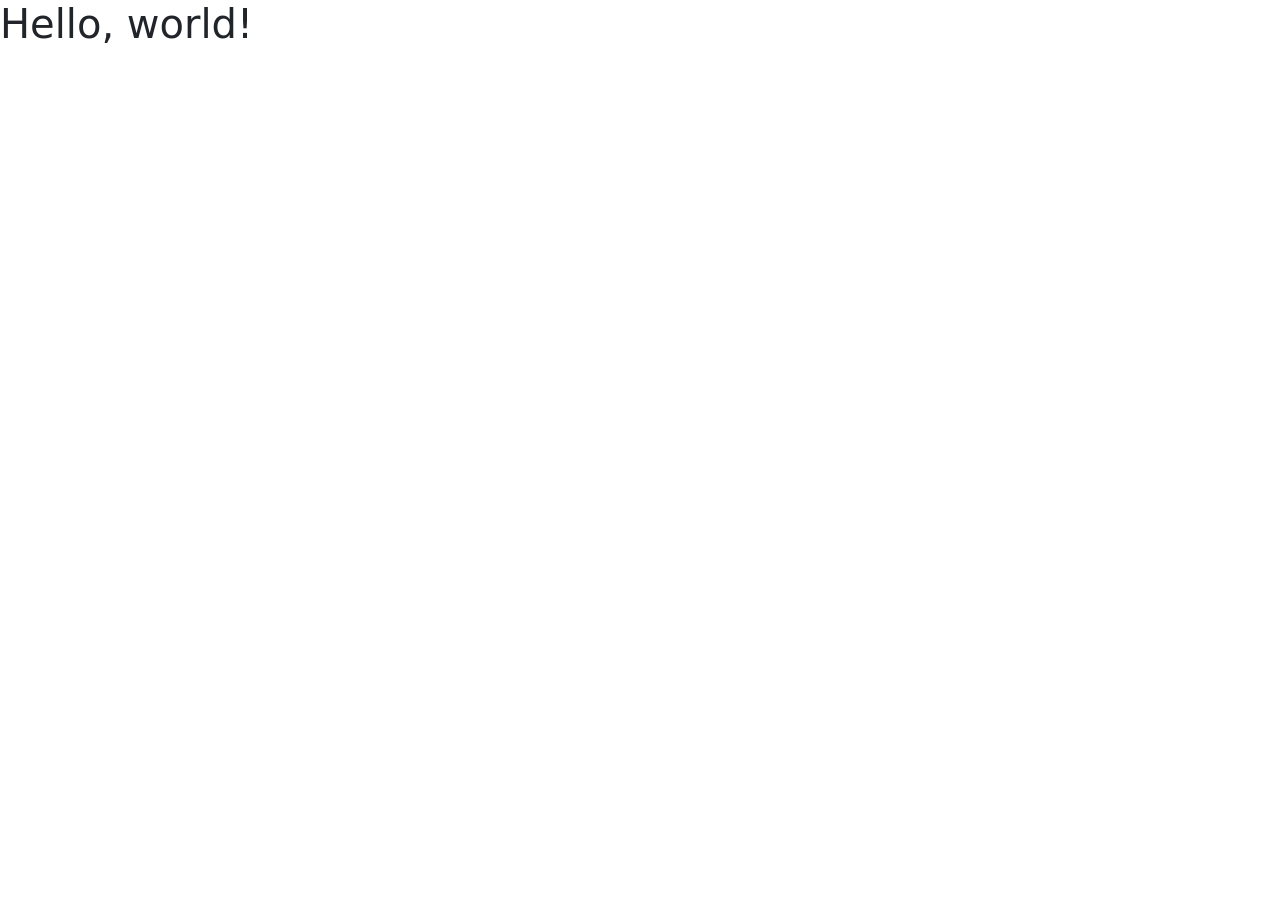
==== index.html @ 7585e63e "yes yes" ====
<!doctype html>
<html lang="en">
  <head>
    <meta charset="utf-8" />
    <meta name="viewport" content="width=device-width, initial-scale=1" />
    <title>Bootstrap demo</title>
    <link
      href="https://cdn.jsdelivr.net/npm/bootstrap@5.3.8/dist/css/bootstrap.min.css"
      rel="stylesheet"
      integrity="sha384-sRIl4kxILFvY47J16cr9ZwB07vP4J8+LH7qKQnuqkuIAvNWLzeN8tE5YBujZqJLB"
      crossorigin="anonymous"
    />
        <script
      src="https://cdn.jsdelivr.net/npm/bootstrap@5.3.8/dist/js/bootstrap.bundle.min.js"
      integrity="sha384-FKyoEForCGlyvwx9Hj09JcYn3nv7wiPVlz7YYwJrWVcXK/BmnVDxM+D2scQbITxI"
      crossorigin="anonymous"
    ></script>
  </head>
  <body>
    <h1>Hello, world!</h1>

  </body>
</html>
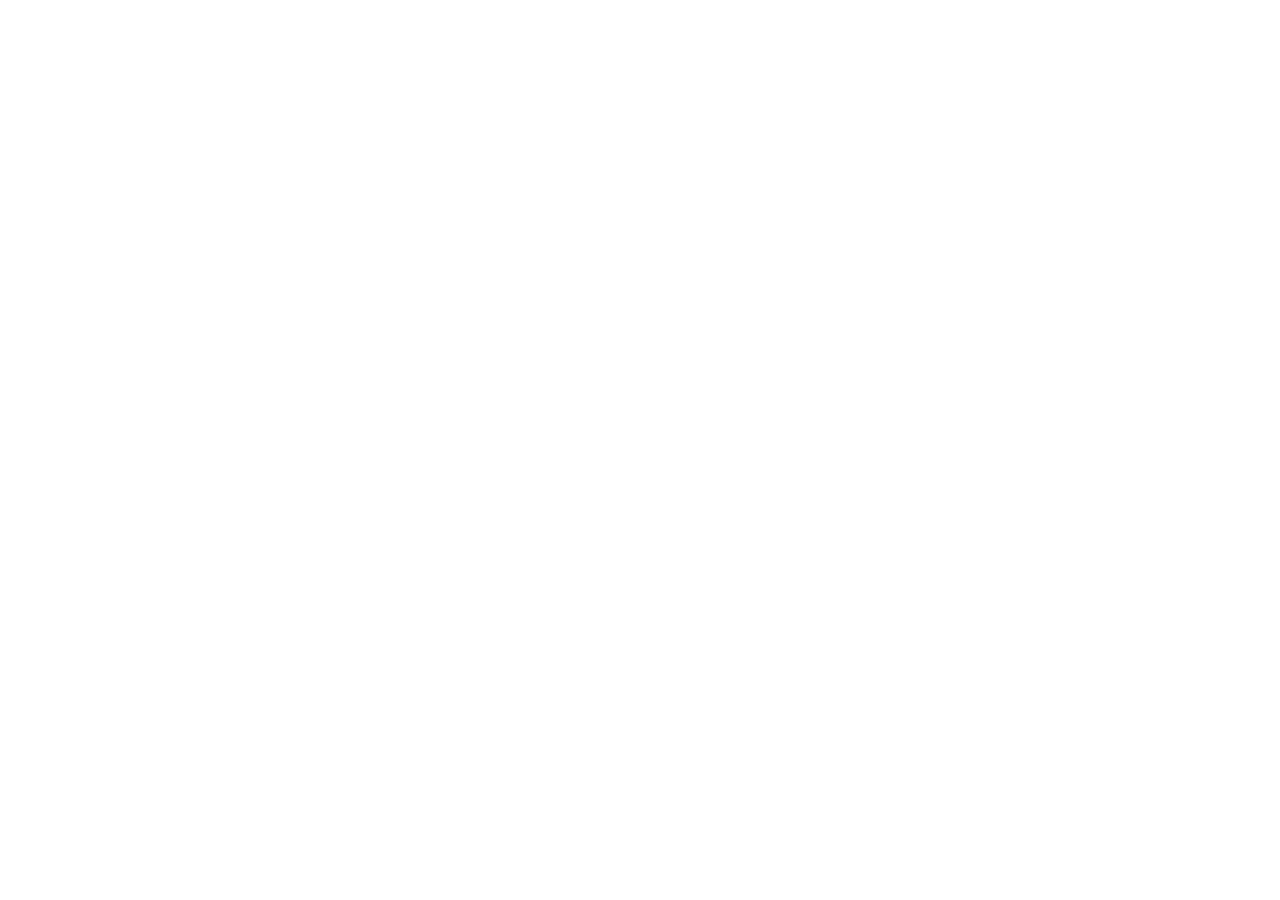
==== commit cbef9034: "thus far my setup i made a root with colors that i will use for my upcoming portfolio, it will be ma" ====
--- a/index.html
+++ b/index.html
@@ -1,23 +1,15 @@
-<!doctype html>
+<!DOCTYPE html>
 <html lang="en">
-  <head>
-    <meta charset="utf-8" />
-    <meta name="viewport" content="width=device-width, initial-scale=1" />
-    <title>Bootstrap demo</title>
-    <link
-      href="https://cdn.jsdelivr.net/npm/bootstrap@5.3.8/dist/css/bootstrap.min.css"
-      rel="stylesheet"
-      integrity="sha384-sRIl4kxILFvY47J16cr9ZwB07vP4J8+LH7qKQnuqkuIAvNWLzeN8tE5YBujZqJLB"
-      crossorigin="anonymous"
-    />
-        <script
-      src="https://cdn.jsdelivr.net/npm/bootstrap@5.3.8/dist/js/bootstrap.bundle.min.js"
-      integrity="sha384-FKyoEForCGlyvwx9Hj09JcYn3nv7wiPVlz7YYwJrWVcXK/BmnVDxM+D2scQbITxI"
-      crossorigin="anonymous"
-    ></script>
-  </head>
-  <body>
-    <h1>Hello, world!</h1>
+<head>
+    <meta charset="UTF-8">
+    <meta name="viewport" content="width=device-width, initial-scale=1.0">
+    <title>Developer Portfolio</title>
 
-  </body>
-</html>
+    <link href="https://cdn.jsdelivr.net/npm/bootstrap@5.3.3/dist/css/bootstrap.min.css" rel="stylesheet">
+    <link rel="stylesheet" href="https://cdn.jsdelivr.net/npm/bootstrap-icons@1.11.3/font/bootstrap-icons.min.css">
+    <link href="https://fonts.googleapis.com/css2?family=Poppins:wght@300;400;500;600;700;800&display=swap" rel="stylesheet">
+    <link rel="stylesheet" href="style.css">
+</head>
+<body>
+</body>
+</html>
--- a/style.css
+++ b/style.css
@@ -0,0 +1,16 @@
+*{
+    margin: 0;
+    padding: 0;
+    box-sizing: border-box;
+    scroll-behavior: smooth;
+}
+
+:root {
+      --bg: #050816;
+      --card: rgba(255, 255, 255, 0.05);
+      --text: #f8fafc;
+      --muted: #94a3b8;
+      --primary: #7c3aed;
+      --secondary: #06b6d4;
+      --border: rgba(255, 255, 255, 0.08);
+    }
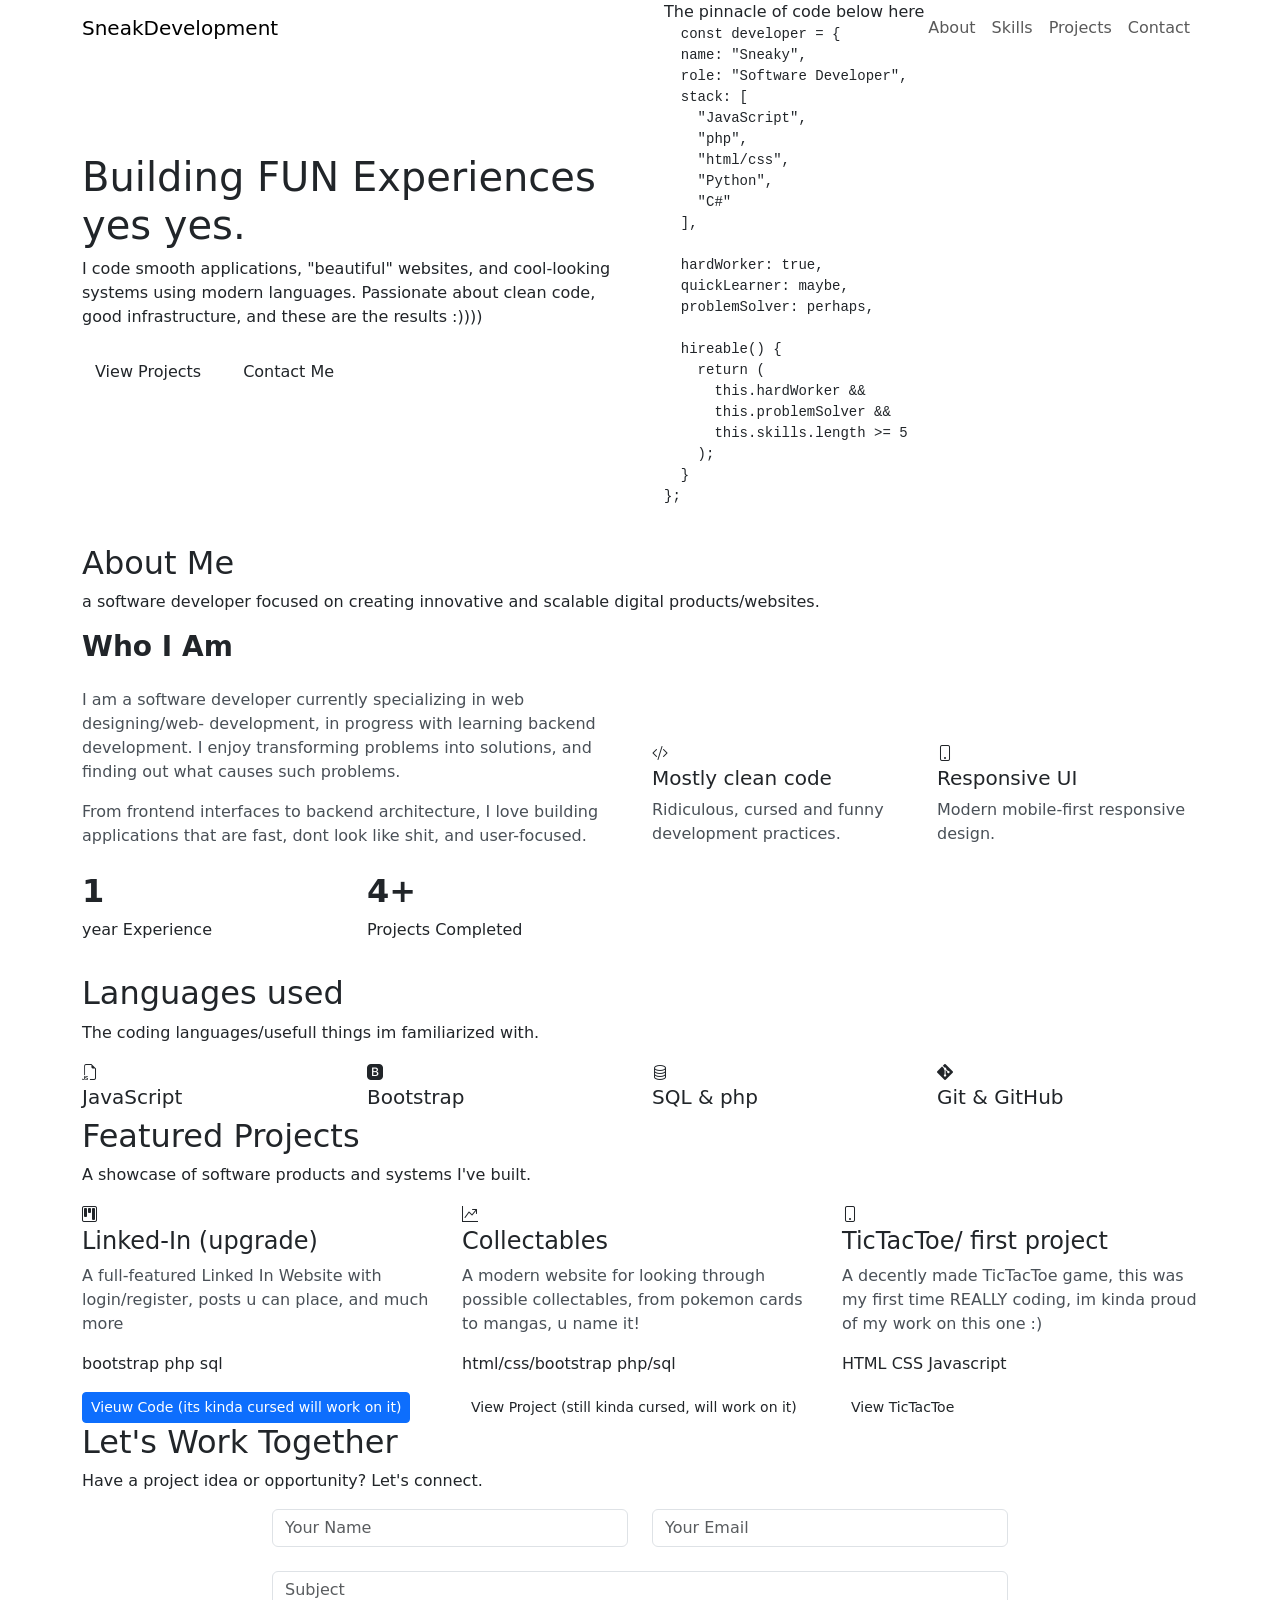
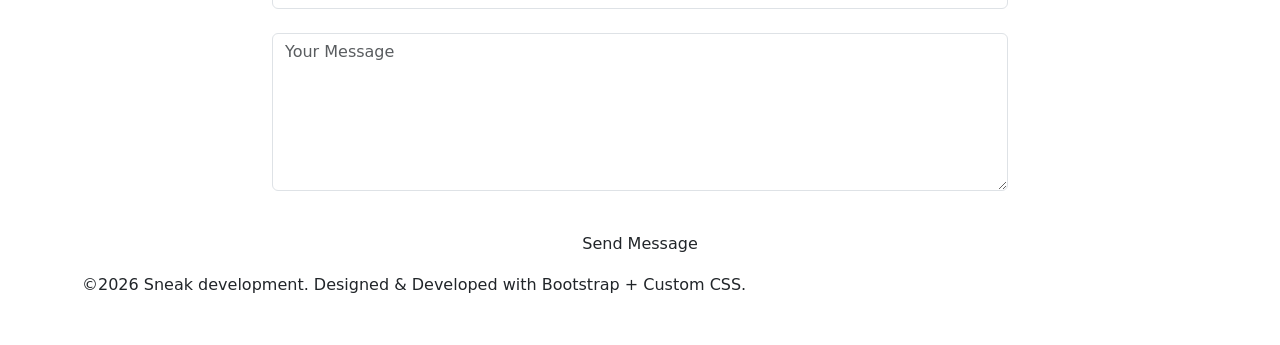
==== commit 84beb763: "e e" ====
--- a/index.html
+++ b/index.html
@@ -1,15 +1,432 @@
-<!DOCTYPE html>
+<!doctype html>
 <html lang="en">
-<head>
-    <meta charset="UTF-8">
-    <meta name="viewport" content="width=device-width, initial-scale=1.0">
-    <title>Developer Portfolio</title>
-
-    <link href="https://cdn.jsdelivr.net/npm/bootstrap@5.3.3/dist/css/bootstrap.min.css" rel="stylesheet">
-    <link rel="stylesheet" href="https://cdn.jsdelivr.net/npm/bootstrap-icons@1.11.3/font/bootstrap-icons.min.css">
-    <link href="https://fonts.googleapis.com/css2?family=Poppins:wght@300;400;500;600;700;800&display=swap" rel="stylesheet">
-    <link rel="stylesheet" href="style.css">
-</head>
-<body>
-</body>
+  <head>
+    <meta charset="UTF-8" />
+    <meta name="viewport" content="width=device-width, initial-scale=1.0" />
+    <title>Document</title>
+
+    <link
+      href="https://cdn.jsdelivr.net/npm/bootstrap@5.3.3/dist/css/bootstrap.min.css"
+      rel="stylesheet"
+    />
+    <link
+      rel="stylesheet"
+      href="https://cdn.jsdelivr.net/npm/bootstrap-icons@1.11.3/font/bootstrap-icons.min.css"
+    />
+    <link
+      href="https://fonts.googleapis.com/css2?family=Poppins:wght@300;400;500;600;700;800&display=swap"
+      rel="stylesheet"
+    />
+  </head>
+
+  <body>
+    <nav class="navbar navbar-expand-lg fixed-top">
+      <div class="container">
+        <a class="navbar-brand" href="#">SneakDevelopment</a>
+
+        <button
+          class="navbar-toggler bg-light"
+          type="button"
+          data-bs-toggle="collapse"
+          data-bs-target="#navbarNav"
+        >
+          <span class="navbar-toggler-icon"></span>
+        </button>
+
+        <div class="collapse navbar-collapse" id="navbarNav">
+          <ul class="navbar-nav ms-auto">
+            <li class="nav-item">
+              <a class="nav-link" href="#about">About</a>
+            </li>
+            <li class="nav-item">
+              <a class="nav-link" href="#skills">Skills</a>
+            </li>
+            <li class="nav-item">
+              <a class="nav-link" href="#projects">Projects</a>
+            </li>
+            <li class="nav-item">
+              <a class="nav-link" href="#contact">Contact</a>
+            </li>
+          </ul>
+        </div>
+      </div>
+    </nav>
+
+    <section class="intro">
+      <div class="container">
+        <div class="row align-items-center g-5">
+          <div class="col-lg-6">
+
+            <h1 class="intro-title">
+              Building
+              <span class="gradient-text">FUN </span> Experiences yes yes.
+            </h1>
+
+            <p class="intro-subtitle">
+              I code smooth applications, "beautiful" websites, and cool-looking
+              systems using modern languages. Passionate about clean code, good
+              infrastructure, and these are the results :))))
+            </p>
+
+            <div class="intro-buttons d-flex flex-wrap gap-3 mt-4">
+              <a href="#projects" class="btn btn-primary-custom">
+                View Projects
+              </a>
+
+              <a href="#contact" class="btn btn-outline-custom">
+                Contact Me
+              </a>
+            </div>
+
+          </div>
+
+          <div class="col-lg-6">
+            <div class="code-erea">
+              <div class="code-header">The pinnacle of code below here</div>
+
+              <div class="code-body">
+                <pre>
+  const developer = {
+  name: "Sneaky",
+  role: "Software Developer",
+  stack: [
+    "JavaScript",
+    "php",
+    "html/css",
+    "Python",
+    "C#"
+  ],
+
+  hardWorker: true,
+  quickLearner: maybe,
+  problemSolver: perhaps,
+
+  hireable() {
+    return (
+      this.hardWorker &&
+      this.problemSolver &&
+      this.skills.length >= 5
+    );
+  }
+};
+               </pre>
+              </div>
+            </div>
+          </div>
+        </div>
+      </div>
+    </section>
+
+    <section id="about">
+      <div class="container">
+        <h2 class="section-title">About Me</h2>
+
+        <p class="section-subtitle">
+          a software developer focused on creating innovative and scalable
+          digital products/websites.
+        </p>
+
+        <div class="row g-4 align-items-center">
+          <div class="col-lg-6">
+            <div class="glass-card floating-card">
+              <h3 class="fw-bold mb-4">Who I Am</h3>
+
+              <p class="text-light-emphasis">
+                I am a software developer currently specializing in web
+                designing/web- development, in progress with learning backend
+                development. I enjoy transforming problems into solutions, and
+                finding out what causes such problems.
+              </p>
+
+              <p class="text-light-emphasis">
+                From frontend interfaces to backend architecture, I love
+                building applications that are fast, dont look like shit, and
+                user-focused.
+              </p>
+
+              <div class="row mt-4">
+                <div class="col-6 mb-3">
+                  <h2 class="fw-bold gradient-text">1</h2>
+                  <p> year Experience</p>
+                </div>
+
+                <div class="col-6 mb-3">
+                  <h2 class="fw-bold gradient-text">4+</h2>
+                  <p>Projects Completed</p>
+                </div>
+              </div>
+            </div>
+          </div>
+
+          <div class="col-lg-6">
+            <div class="row g-4">
+              <div class="col-md-6">
+                <div class="glass-card skill-card">
+                  <div class="skill-icon">
+                    <i class="bi bi-code-slash"></i>
+                  </div>
+
+                  <h5>Mostly clean code</h5>
+
+                  <p class="text-light-emphasis">
+                    Ridiculous, cursed and funny development practices.
+                  </p>
+                </div>
+              </div>
+
+              <div class="col-md-6">
+                <div class="glass-card skill-card">
+                  <div class="skill-icon">
+                    <i class="bi bi-phone"></i>
+                  </div>
+
+                  <h5>Responsive UI</h5>
+
+                  <p class="text-light-emphasis">
+                    Modern mobile-first responsive design.
+                  </p>
+                </div>
+              </div>
+            </div>
+          </div>
+        </div>
+      </div>
+    </section>
+
+    <section id="skills">
+      <div class="container">
+        <h2 class="section-title">Languages used</h2>
+
+        <p class="section-subtitle">
+          The coding languages/usefull things im familiarized with.
+        </p>
+
+        <div class="row g-4">
+          <div class="col-md-3 col-sm-6">
+            <div class="glass-card skill-card">
+              <div class="skill-icon">
+                <i class="bi bi-filetype-js"></i>
+              </div>
+
+              <h5>JavaScript</h5>
+            </div>
+          </div>
+
+          <div class="col-md-3 col-sm-6">
+            <div class="glass-card skill-card">
+              <div class="skill-icon">
+                <i class="bi bi-bootstrap-fill"></i>
+              </div>
+
+              <h5>Bootstrap</h5>
+            </div>
+          </div>
+
+          <div class="col-md-3 col-sm-6">
+            <div class="glass-card skill-card">
+              <div class="skill-icon">
+                <i class="bi bi-database"></i>
+              </div>
+
+              <h5>SQL & php</h5>
+            </div>
+          </div>
+
+          <div class="col-md-3 col-sm-6">
+            <div class="glass-card skill-card">
+              <div class="skill-icon">
+                <i class="bi bi-git"></i>
+              </div>
+
+              <h5>Git & GitHub</h5>
+            </div>
+          </div>
+        </div>
+      </div>
+    </section>
+
+    <section id="projects">
+      <div class="container">
+        <h2 class="section-title">Featured Projects</h2>
+
+        <p class="section-subtitle">
+          A showcase of software products and systems I've built.
+        </p>
+
+        <div class="row g-4">
+          <div class="col-lg-4">
+            <div class="glass-card project-card h-100">
+              <div class="project-image">
+                <i class="bi bi-kanban"></i>
+              </div>
+
+              <div class="project-content">
+                <h4>Linked-In (upgrade)</h4>
+
+                <p class="text-light-emphasis">
+                  A full-featured Linked In Website with login/register, posts
+                  u can place, and much more
+                </p>
+
+                <div class="tech-stack mb-3">
+                  <span>bootstrap</span>
+                  <span>php</span>
+                  <span>sql</span>
+                </div>
+
+                <a href="collectables" class="btn btn-primary btn-sm">
+                  Vieuw Code (its kinda cursed will work on it)
+                </a>
+              </div>
+            </div>
+          </div>
+
+          <div class="col-lg-4">
+            <div class="glass-card project-card h-100">
+              <div class="project-image">
+                <i class="bi bi-graph-up-arrow"></i>
+              </div>
+
+              <div class="project-content">
+                <h4>Collectables </h4>
+
+                <p class="text-light-emphasis">
+                  A modern website for looking through possible collectables,
+                  from pokemon cards to mangas, u name it!
+                </p>
+
+                <div class="tech-stack mb-3">
+                  <span>html/css/bootstrap</span>
+                  <span>php/sql</span>
+                </div>
+
+                <a href="collectables" class="btn btn-primary-custom btn-sm">
+                  View Project (still kinda cursed, will work on it)
+                </a>
+              </div>
+            </div>
+          </div>
+
+          <div class="col-lg-4">
+            <div class="glass-card project-card h-100">
+              <div class="project-image">
+                <i class="bi bi-phone"></i>
+              </div>
+
+              <div class="project-content">
+                <h4>TicTacToe/ first project</h4>
+
+                <p class="text-light-emphasis">
+                  A decently made TicTacToe game, this was my first time
+                  REALLY coding, im kinda proud of my work on this one :)
+                </p>
+
+                <div class="tech-stack mb-3">
+                  <span>HTML</span>
+                  <span>CSS</span>
+                  <span>Javascript</span>
+                </div>
+
+                <a href="TicTacToe/index.html" class="btn btn-primary-custom btn-sm">
+                  View TicTacToe
+                </a>
+              </div>
+            </div>
+          </div>
+        </div>
+      </div>
+    </section>
+
+
+
+
+<section id="contact">
+  <div class="container">
+    <h2 class="section-title">Let's Work Together</h2>
+
+    <p class="section-subtitle">
+      Have a project idea or opportunity? Let's connect.
+    </p>
+
+    <div class="row justify-content-center">
+      <div class="col-lg-8">
+        <div class="glass-card contact-box">
+
+          <form action="https://formspree.io/f/xqeovedj" method="POST">
+
+            <div class="row g-4">
+
+              <div class="col-md-6">
+                <input
+                  type="text"
+                  name="name"
+                  class="form-control"
+                  placeholder="Your Name"
+                  required
+                />
+              </div>
+
+              <div class="col-md-6">
+                <input
+                  type="email"
+                  name="email"
+                  class="form-control"
+                  placeholder="Your Email"
+                  required
+                />
+              </div>
+
+              <div class="col-12">
+                <input
+                  type="text"
+                  name="subject"
+                  class="form-control"
+                  placeholder="Subject"
+                />
+              </div>
+
+              <div class="col-12">
+                <textarea
+                  rows="6"
+                  name="message"
+                  class="form-control"
+                  placeholder="Your Message"
+                  required
+                ></textarea>
+              </div>
+
+              <input type="hidden" name="_subject" value="New Contact Form Submission">
+
+              <div class="col-12 text-center">
+                <button class="btn btn-primary-custom px-5 py-3" type="submit">
+                  Send Message
+                </button>
+              </div>
+
+            </div>
+
+          </form>
+
+        </div>
+      </div>
+    </div>
+  </div>
+</section>
+
+          <footer>
+            <div class="container">
+              <p class="mb-0">
+                &copy;2026 Sneak development. Designed & Developed with Bootstrap +
+                Custom CSS.
+              </p>
+            </div>
+          </footer>
+
+          <link rel="stylesheet" href="style.css" />
+
+          <script src="https://cdn.jsdelivr.net/npm/bootstrap@5.3.3/dist/js/bootstrap.bundle.min.js"></script>
+        </section>
+      </div>
+    </section>
+  </body>
 </html>
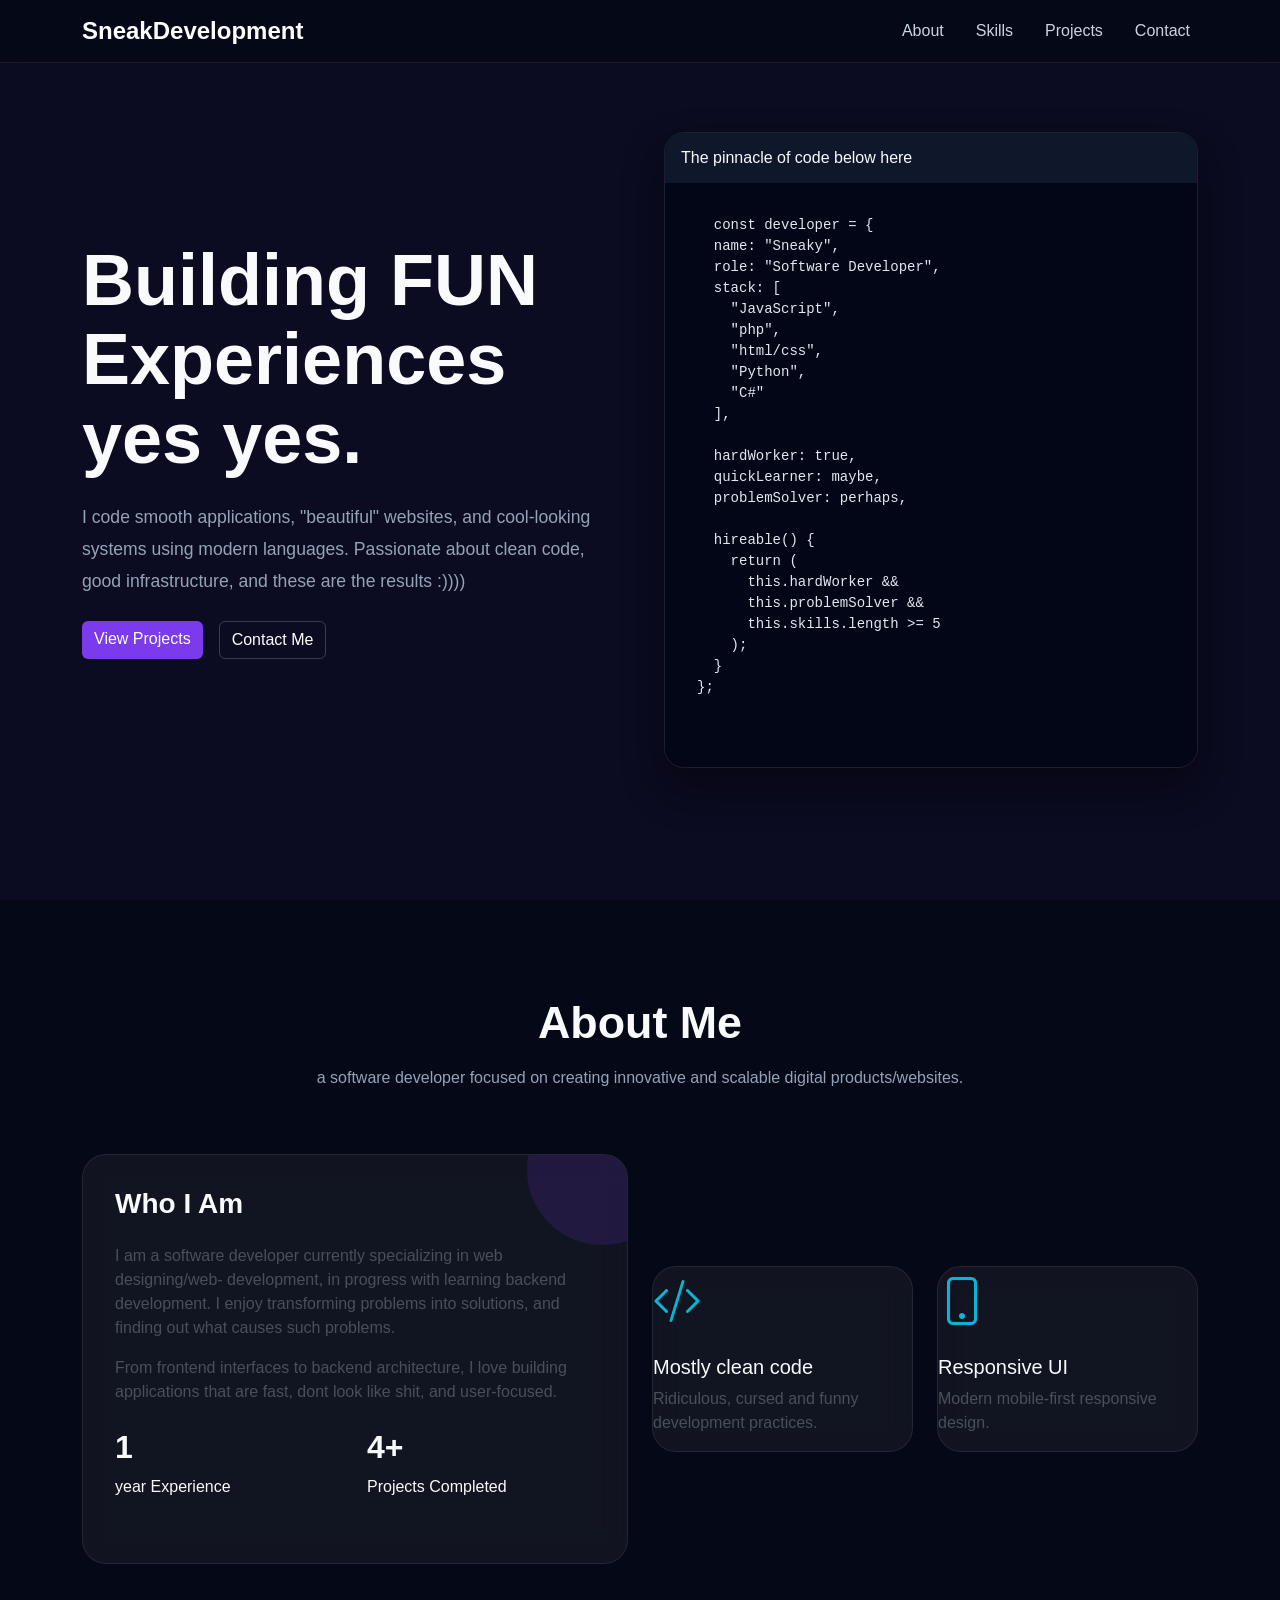
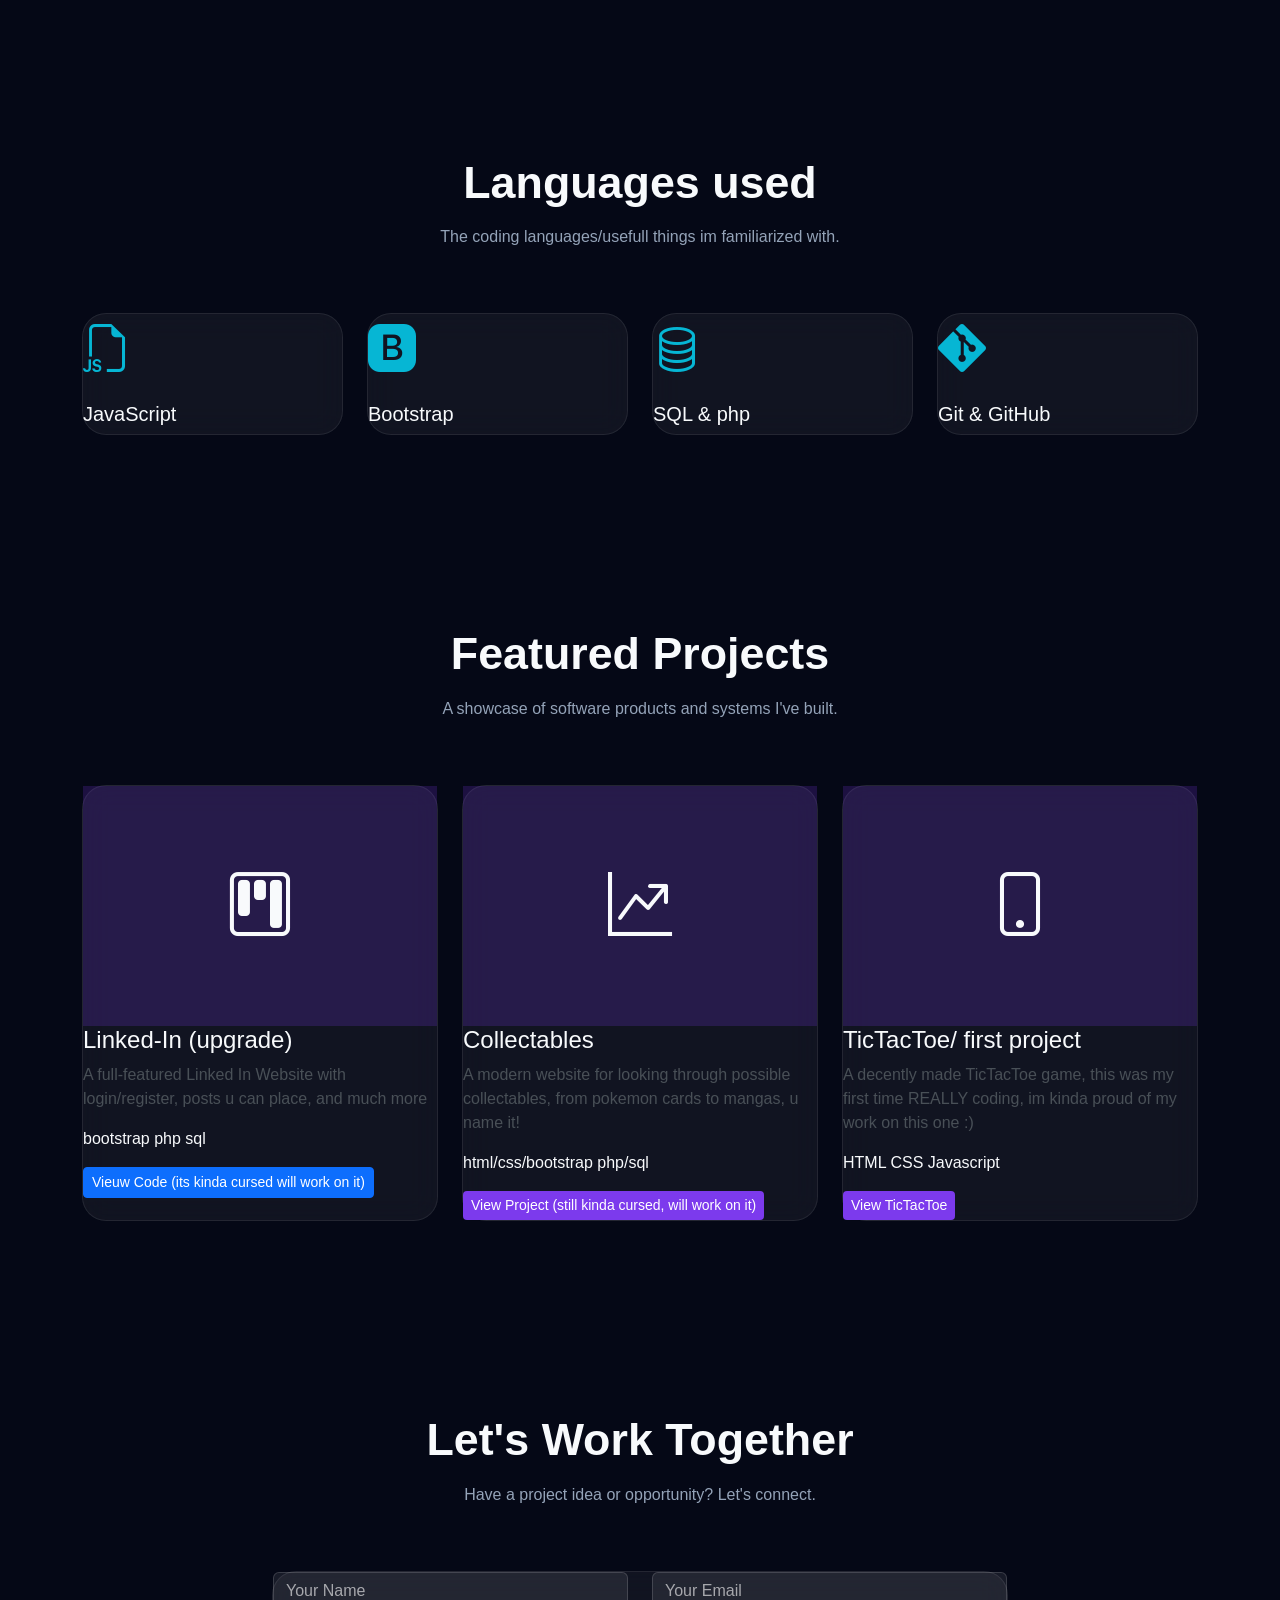
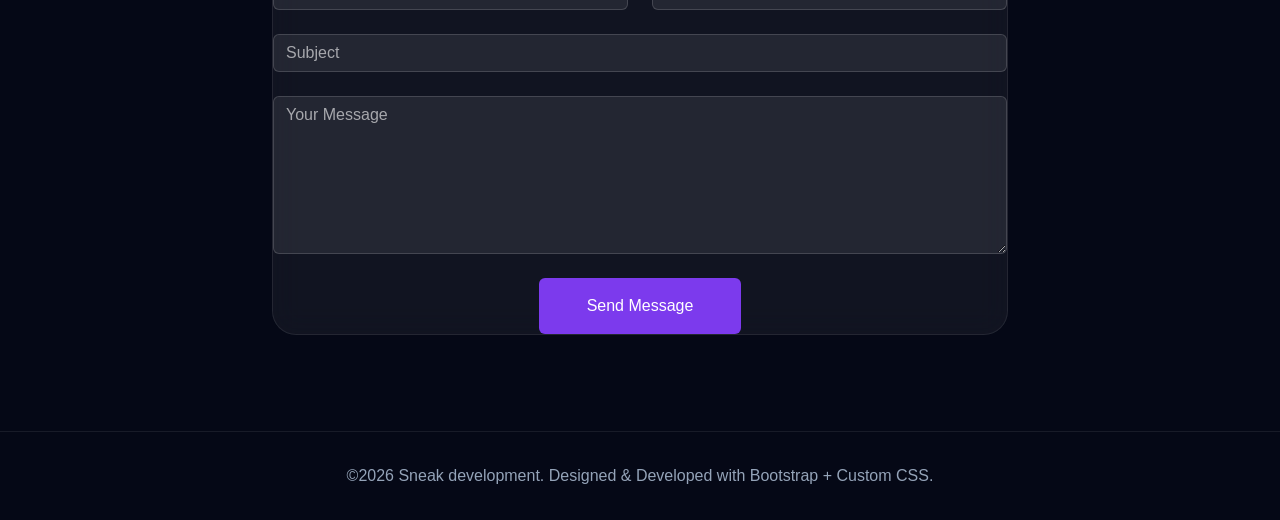
==== commit fe62ad97: "updated csss i didnt have my link for css now i do,  hierbij de geupdate code" ====
--- a/index.html
+++ b/index.html
@@ -274,7 +274,7 @@
                   <span>sql</span>
                 </div>
 
-                <a href="collectables" class="btn btn-primary btn-sm">
+                <a href="portfolio/collectables/" class="btn btn-primary btn-sm">
                   Vieuw Code (its kinda cursed will work on it)
                 </a>
               </div>
@@ -300,7 +300,7 @@
                   <span>php/sql</span>
                 </div>
 
-                <a href="collectables" class="btn btn-primary-custom btn-sm">
+                <a href="/portfolio/monin/" class="btn btn-primary-custom btn-sm">
                   View Project (still kinda cursed, will work on it)
                 </a>
               </div>
@@ -422,7 +422,7 @@
             </div>
           </footer>
 
-          <link rel="stylesheet" href="style.css" />
+          <link rel="stylesheet" href="portfolio/style.css" />
 
           <script src="https://cdn.jsdelivr.net/npm/bootstrap@5.3.3/dist/js/bootstrap.bundle.min.js"></script>
         </section>
--- a/portfolio/style.css
+++ b/portfolio/style.css
@@ -0,0 +1,297 @@
+* {
+  margin: 0;
+  padding: 0;
+  box-sizing: border-box;
+  scroll-behavior: smooth;
+}
+
+:root {
+  --bg: #050816;
+  --card: rgba(255, 255, 255, 0.05);
+  --text: #f8fafc;
+  --muted: #94a3b8;
+
+  --primary: #7c3aed;   
+  --secondary: #06b6d4; 
+
+  --border: rgba(255, 255, 255, 0.08);
+}
+
+body {
+  font-family: 'Poppins', sans-serif;
+  background: var(--bg);
+  color: var(--text);
+  overflow-x: hidden;
+}
+
+body::before {
+  content: '';
+  position: fixed;
+  inset: 0;
+  background: rgba(124, 58, 237, 0.05);
+  z-index: -1;
+}
+
+
+.navbar {
+  backdrop-filter: blur(14px);
+  background: rgba(5, 8, 22, 0.9);
+  border-bottom: 1px solid var(--border);
+}
+
+.navbar-brand {
+  font-weight: 800;
+  font-size: 1.5rem;
+  color: white !important;
+}
+
+.nav-link {
+  color: #cbd5e1 !important;
+  margin-left: 1rem;
+  transition: 0.3s ease;
+}
+
+.nav-link:hover {
+  color: white !important;
+}
+
+
+.intro {
+  min-height: 100vh;
+  display: flex;
+  align-items: center;
+  position: relative;
+  padding-top: 6rem;
+}
+
+.intro-title {
+  font-size: 4.5rem;
+  font-weight: 800;
+  line-height: 1.1;
+}
+
+
+
+.intro-subtitle {
+  color: var(--muted);
+  font-size: 1.1rem;
+  line-height: 1.8;
+  max-width: 600px;
+  margin-top: 1.5rem;
+}
+
+
+.btn-primary-custom {
+  background: var(--primary);
+  border: none;
+  color: white;
+}
+
+.btn-primary-custom:hover {
+  opacity: 0.9;
+  transform: translateY(-2px);
+}
+
+.btn-outline-custom {
+  border: 1px solid rgba(255,255,255,0.2);
+  color: white;
+  background: transparent;
+}
+
+.btn-outline-custom:hover {
+  background: white;
+  color: black;
+}
+
+
+.glass-card {
+  background: var(--card);
+  border: 1px solid var(--border);
+  backdrop-filter: blur(14px);
+  border-radius: 24px;
+  transition: all 0.3s ease;
+}
+
+.glass-card:hover {
+  transform: translateY(-10px);
+  border-color: rgba(255,255,255,0.2);
+  box-shadow: 0 10px 30px rgba(124, 58, 237, 0.2);
+}
+
+.floating-card {
+  padding: 2rem;
+  position: relative;
+  overflow: hidden;
+}
+
+.floating-card::before {
+  content: '';
+  position: absolute;
+  width: 150px;
+  height: 150px;
+  background: rgba(124, 58, 237, 0.15);
+  border-radius: 50%;
+  top: -60px;
+  right: -50px;
+}
+
+
+.code-erea {
+  border-radius: 20px;
+  overflow: hidden;
+  border: 1px solid rgba(255,255,255,0.08);
+  box-shadow: 0 20px 40px rgba(0,0,0,0.4);
+}
+
+.code-header {
+  background: #0f172a;
+  padding: 0.8rem 1rem;
+  display: flex;
+  gap: 0.5rem;
+  align-items: center;
+}
+
+.code-body {
+  background: #020617;
+  padding: 2rem;
+  font-family: monospace;
+  color: #e2e8f0;
+  min-height: 350px;
+}
+
+
+.section-title {
+  font-size: 2.8rem;
+  font-weight: 700;
+  text-align: center;
+  margin-bottom: 1rem;
+}
+
+.section-subtitle {
+  text-align: center;
+  color: var(--muted);
+  max-width: 700px;
+  margin: 0 auto 4rem;
+}
+
+section {
+  padding: 6rem 0;
+}
+
+
+.skill-icon {
+  font-size: 3rem;
+  margin-bottom: 1rem;
+  color: var(--secondary);
+}
+
+
+.project-image {
+  height: 240px;
+  background: rgba(124, 58, 237, 0.2);
+  display: flex;
+  align-items: center;
+  justify-content: center;
+  font-size: 4rem;
+}
+
+
+.tech-erea span {
+  display: inline-block;
+  padding: 0.4rem 0.8rem;
+  border-radius: 999px;
+  background: rgba(255,255,255,0.08);
+  margin: 0.3rem;
+  font-size: 0.85rem;
+}
+
+
+.timeline::before {
+  content: '';
+  position: absolute;
+  left: 50%;
+  width: 2px;
+  background: rgba(255,255,255,0.1);
+  top: 0;
+  bottom: 0;
+}
+
+.timeline-item::before {
+  content: '';
+  position: absolute;
+  top: 40px;
+  width: 18px;
+  height: 18px;
+  background: var(--secondary);
+  border-radius: 50%;
+  border: 3px solid #050816;
+}
+
+
+.form-control {
+  background: rgba(255, 255, 255, 0.08);
+  border: 1px solid rgba(255, 255, 255, 0.15);
+  color: #ffffff !important;
+}
+
+.form-control::placeholder {
+  color: rgba(255, 255, 255, 0.6);
+}
+
+.form-control:focus {
+  background: rgba(255, 255, 255, 0.12);
+  border-color: var(--primary);
+  box-shadow: none;
+}
+
+
+footer {
+  padding: 2rem 0;
+  border-top: 1px solid rgba(255,255,255,0.08);
+  color: var(--muted);
+  text-align: center;
+}
+
+.social-icons a {
+  width: 50px;
+  height: 50px;
+  display: inline-flex;
+  align-items: center;
+  justify-content: center;
+  border-radius: 50%;
+  background: rgba(255,255,255,0.06);
+  color: white;
+  text-decoration: none;
+  margin-right: 0.7rem;
+  transition: 0.3s ease;
+  font-size: 1.2rem;
+}
+
+.social-icons a:hover {
+  background: var(--primary);
+  transform: translateY(-5px);
+}
+
+
+@media (max-width: 992px) {
+  .hero-title {
+    font-size: 3rem;
+  }
+
+  .timeline::before {
+    left: 10px;
+  }
+
+  .timeline-item,
+  .timeline-item.right,
+  .timeline-item.left {
+    width: 100%;
+    left: 0;
+    text-align: left;
+    padding-left: 3rem;
+  }
+
+  .timeline-item::before {
+    left: 1px;
+  }
+}
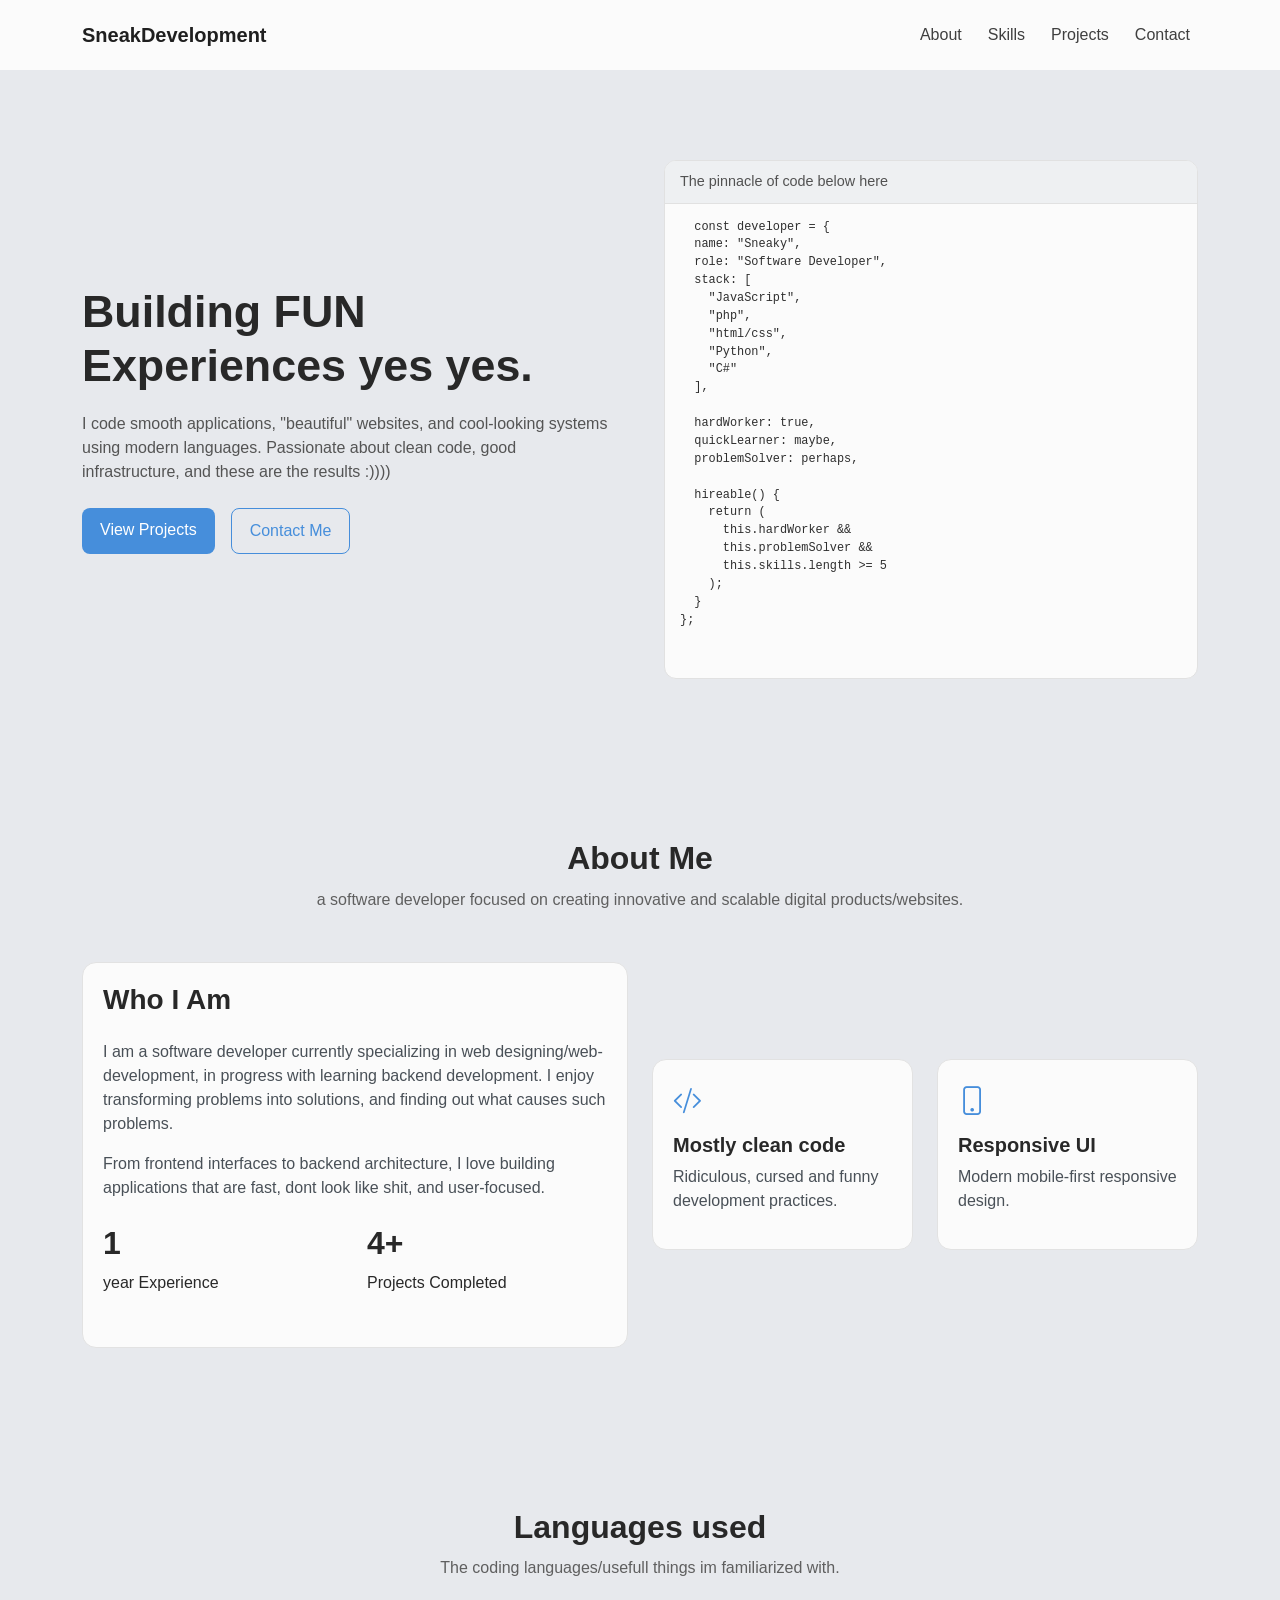
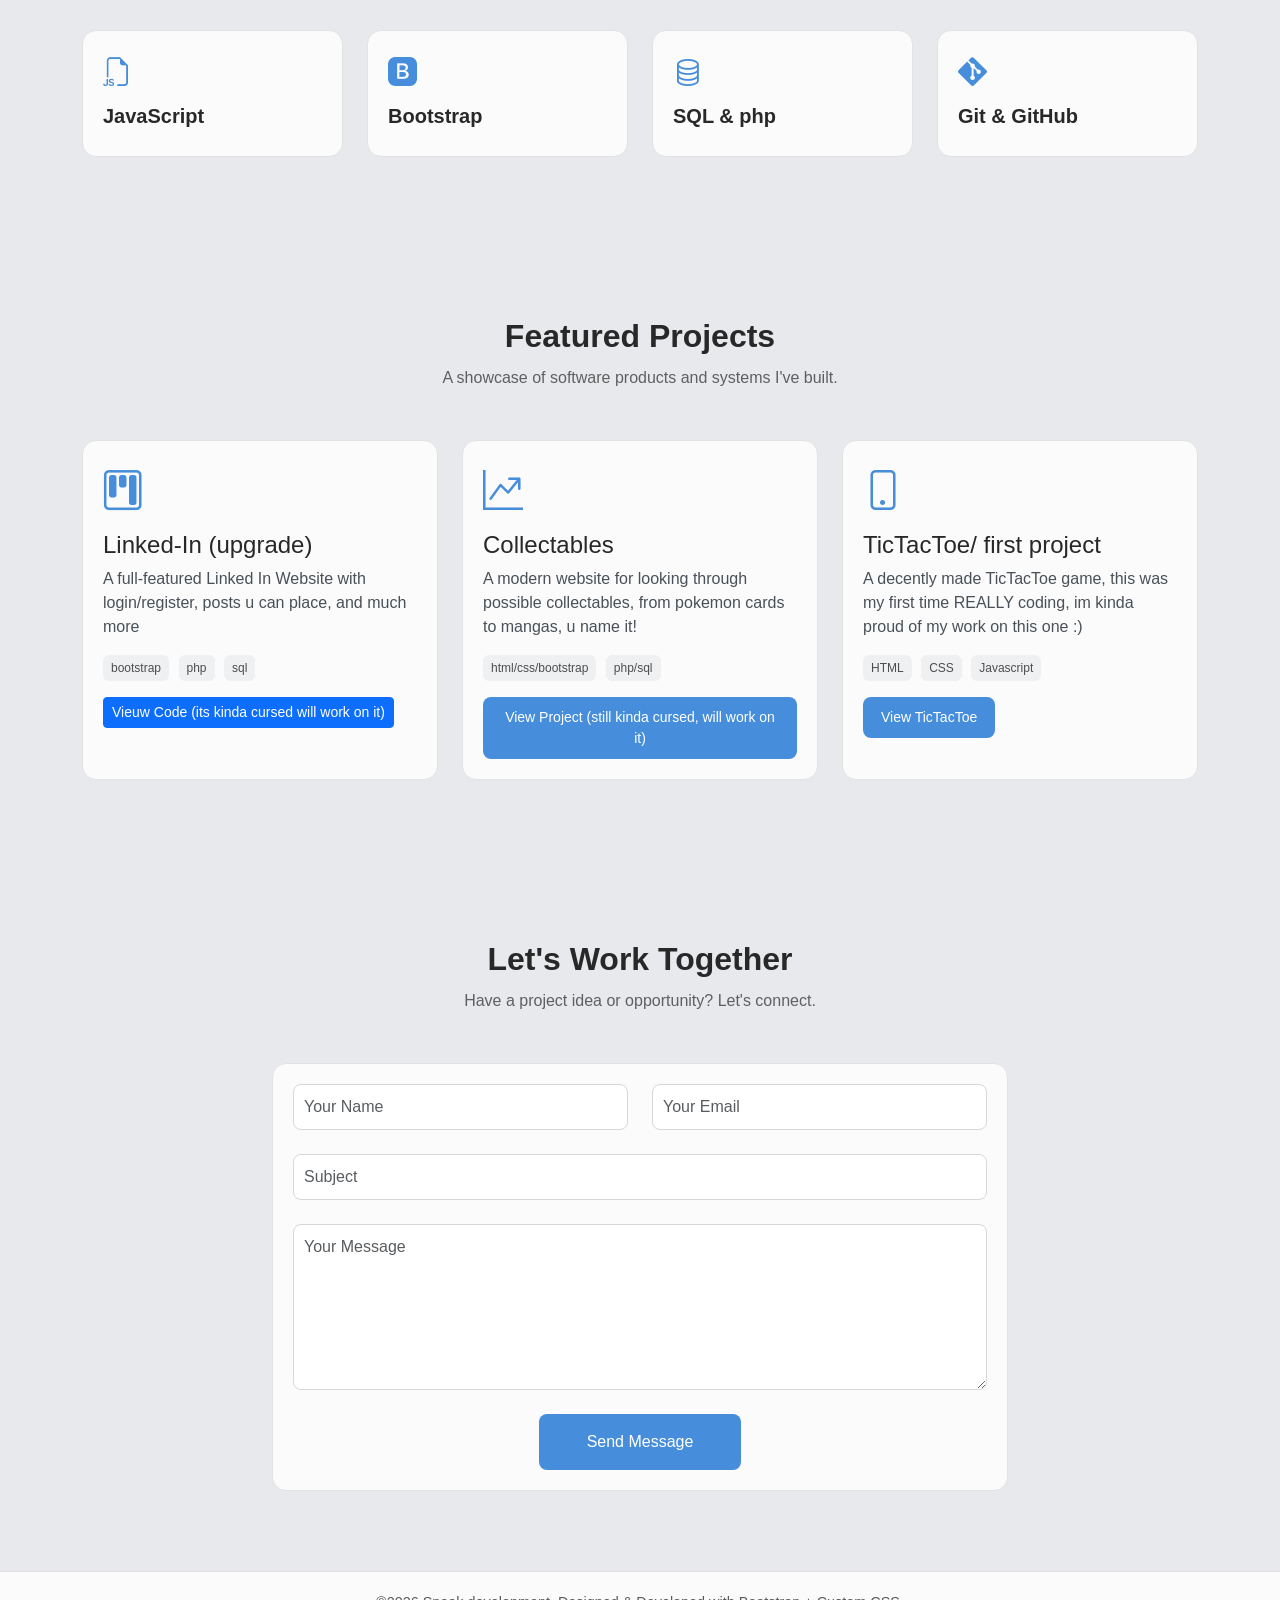
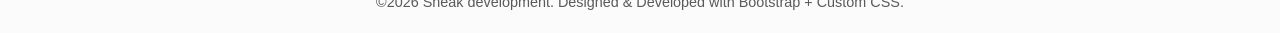
==== commit aacf87a4: "color change Changed my color from a dark theme to light theme, i feel like its more simple thats wh" ====
--- a/index.html
+++ b/index.html
@@ -422,7 +422,7 @@
             </div>
           </footer>
 
-          <link rel="stylesheet" href="portfolio/style.css" />
+          <link rel="stylesheet" href="style.css" />
 
           <script src="https://cdn.jsdelivr.net/npm/bootstrap@5.3.3/dist/js/bootstrap.bundle.min.js"></script>
         </section>
--- a/style.css
+++ b/style.css
@@ -0,0 +1,159 @@
+*{
+  margin: 0;
+  padding: 0;
+  box-sizing: border-box;
+  scroll-behavior: smooth;
+}
+
+body {
+  font-family: "Poppins", sans-serif;
+  background: #e7e9ed; 
+  color: #282828;      
+  scroll-behavior: smooth;
+  padding-top: 80px;
+}
+
+a {
+  text-decoration: none;
+}
+
+.navbar {
+  background: #fbfbfb; 
+  border-bottom: #e2e2e2;
+  padding: 15px 0;
+}
+
+.navbar-brand {
+  font-weight: 600;
+  color: #1f1f1f;
+}
+
+.nav-link {
+  color: #3f3f3f;
+  margin-left: 10px;
+  transition: 0.2s;
+}
+
+.nav-link:hover {
+  color: #000;
+}
+
+section {
+  padding: 80px 0;
+}
+
+.section-title {
+  font-weight: 700;
+  text-align: center;
+  margin-bottom: 10px;
+}
+
+.section-subtitle {
+  text-align: center;
+  color: #5f5f5f;
+  margin-bottom: 50px;
+}
+
+.intro-title {
+  font-size: 2.8rem;
+  font-weight: 700;
+  line-height: 1.2;
+}
+
+.intro-subtitle {
+  color: #545454;
+  margin-top: 20px;
+}
+
+.btn-primary-custom {
+  background: #468edb; 
+  color: white;
+  border-radius: 8px;
+  padding: 10px 18px;
+  border: none;
+  transition: 0.2s;
+}
+
+.btn-outline-custom {
+  border: 1px solid #468edb;
+  color: #468edb;
+  border-radius: 8px;
+  padding: 10px 18px;
+  transition: 0.2s;
+}
+
+.code-erea {
+  background: #fbfbfb;
+  border: 1px solid #e1e1e1;
+  border-radius: 12px;
+  overflow: hidden;
+}
+
+.code-header {
+  background: #eef0f2;
+  padding: 10px 15px;
+  font-size: 0.9rem;
+  color: #525252;
+  border-bottom: 1px solid #e1e1e1;
+}
+
+.code-body {
+  padding: 15px;
+  font-family: monospace;
+  font-size: 0.85rem;
+  color: #2f2f2f;
+}
+
+.glass-card {
+  background: #fbfbfb;
+  border: 1px solid #e2e2e2;
+  border-radius: 14px;
+  padding: 20px;
+  transition: 0.2s ease;
+}
+
+.skill-icon {
+  font-size: 1.8rem;
+  margin-bottom: 10px;
+  color: #468edb;
+}
+
+.skill-card h5 {
+  font-weight: 600;
+}
+
+.project-image {
+  font-size: 2.5rem;
+  color: #468edb;
+  margin-bottom: 10px;
+}
+
+.tech-stack span {
+  display: inline-block;
+  background: #eef0f2;
+  padding: 4px 8px;
+  font-size: 0.75rem;
+  border-radius: 6px;
+  margin-right: 5px;
+  color: #4d4d4d;
+}
+
+.form-control {
+  border-radius: 8px;
+  border: 1px solid #d8d8d8;
+  padding: 10px;
+}
+
+.form-control:focus {
+  border-color: #468edb;
+  box-shadow: none;
+}
+
+footer {
+  background: #fbfbfb;
+  border-top: 1px solid #e2e2e2;
+  padding: 20px 0;
+  text-align: center;
+  color: #5a5a5a;
+  font-size: 0.9rem;
+}
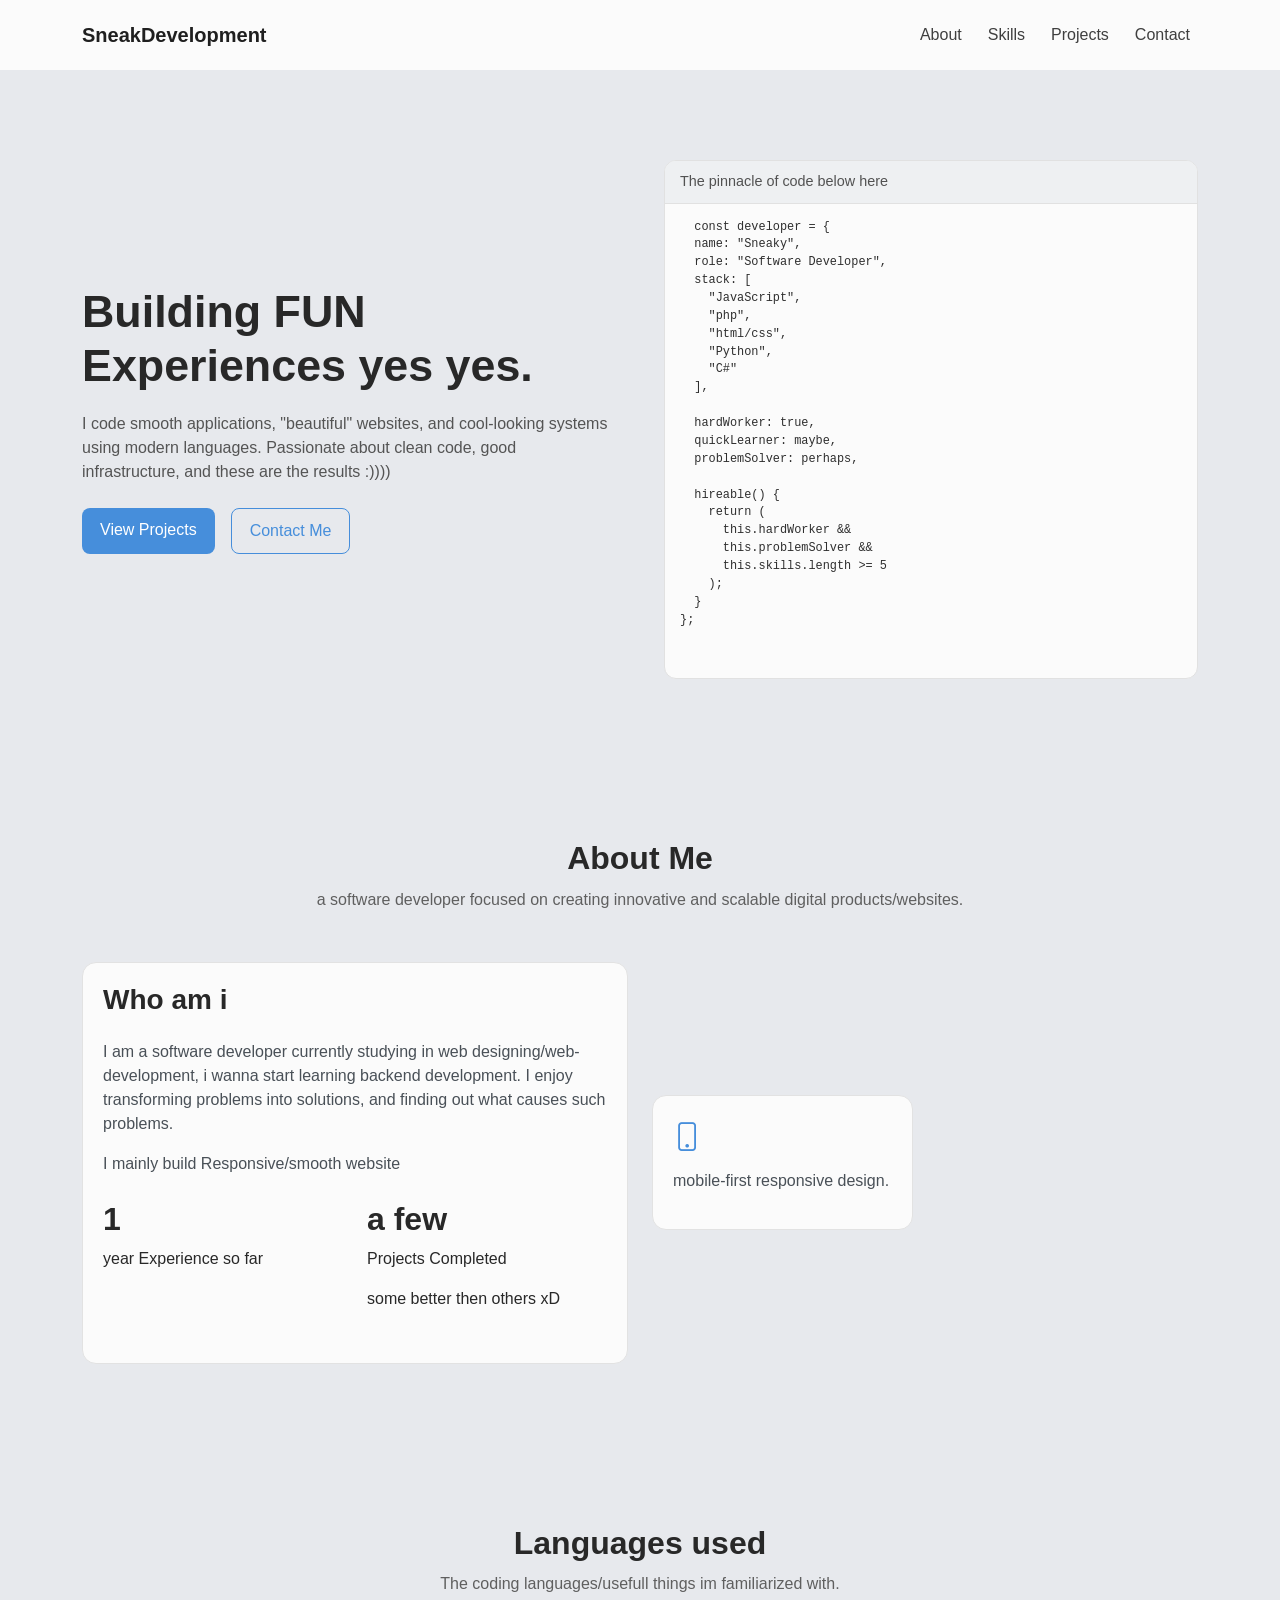
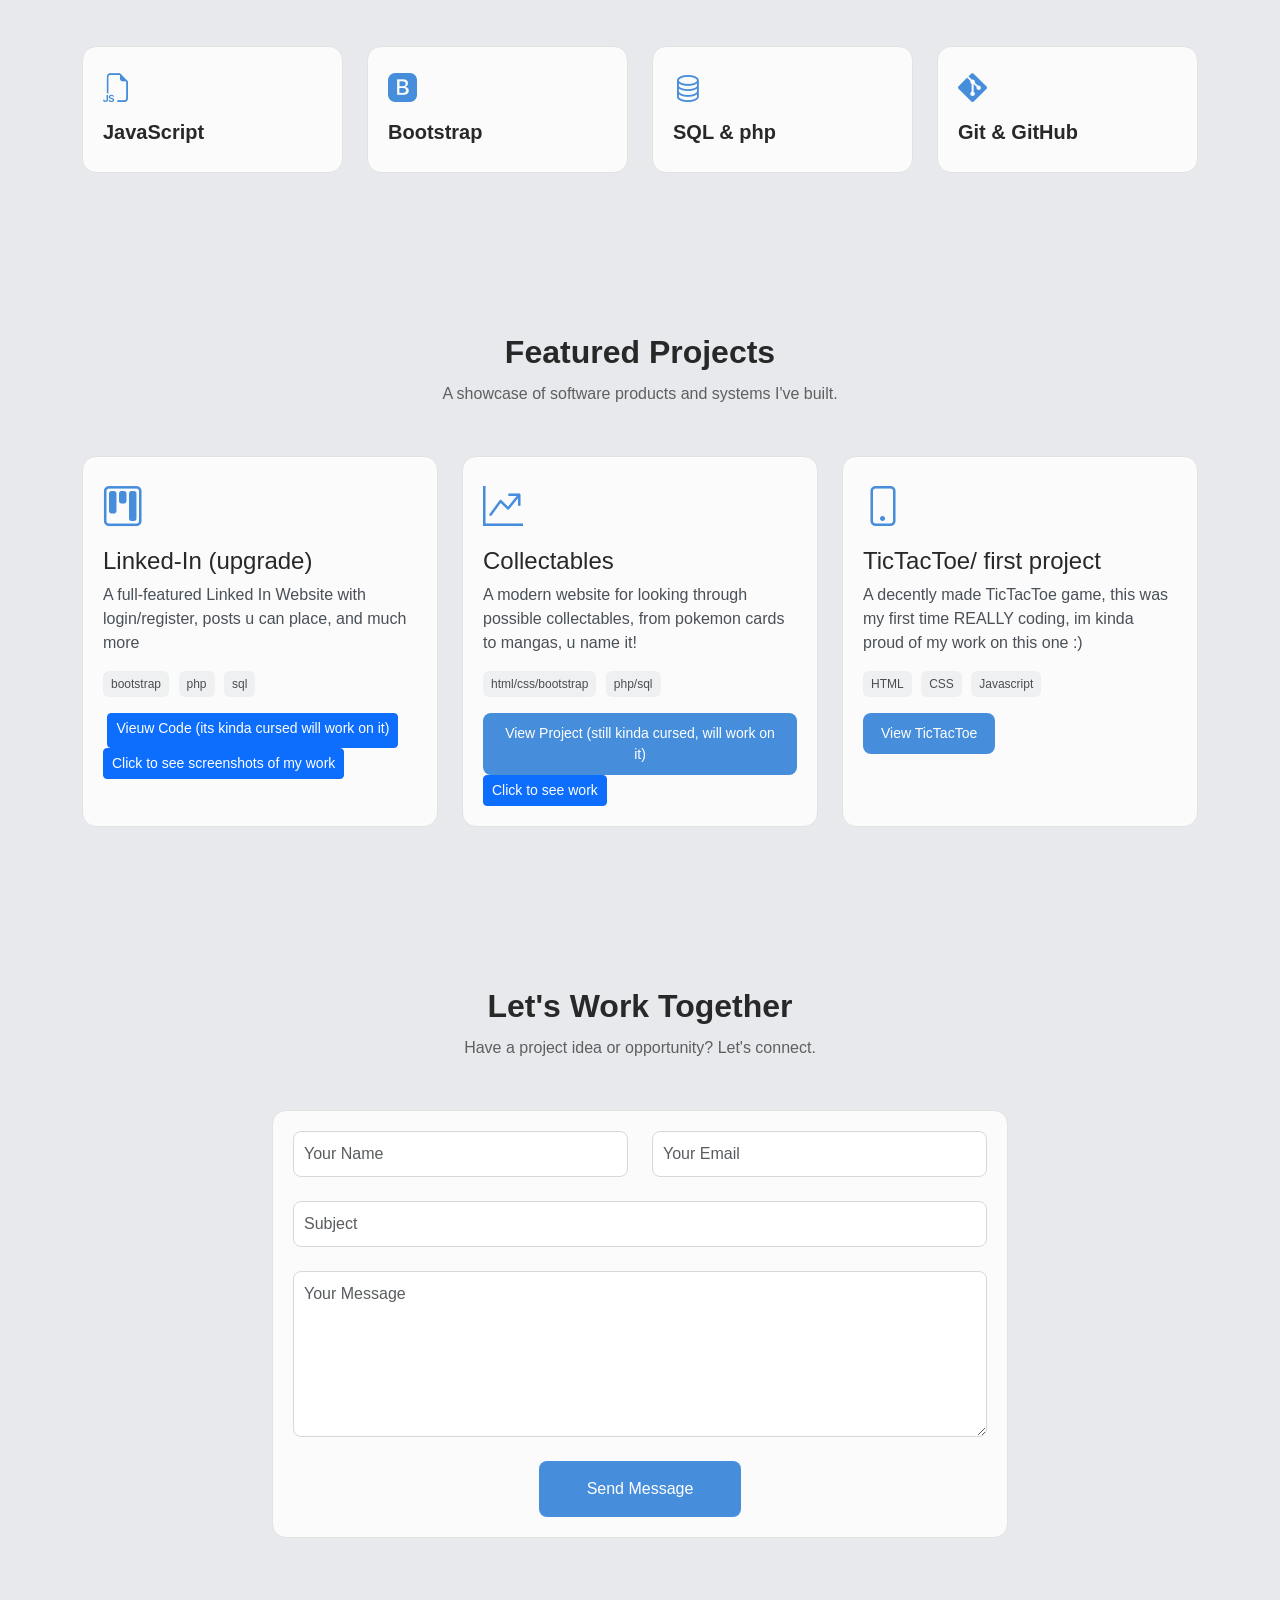
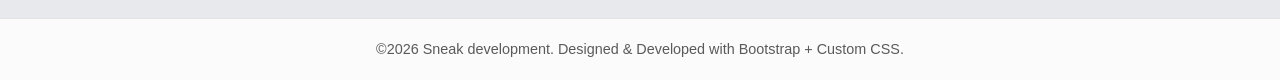
==== commit c8d10d02: "edited some pages i added some pages for accesivility" ====
--- a/index.html
+++ b/index.html
@@ -17,6 +17,7 @@
       href="https://fonts.googleapis.com/css2?family=Poppins:wght@300;400;500;600;700;800&display=swap"
       rel="stylesheet"
     />
+    <link href="https://unpkg.com/aos@2.3.1/dist/aos.css" rel="stylesheet" />
   </head>
 
   <body>
@@ -52,11 +53,12 @@
       </div>
     </nav>
 
+
+
     <section class="intro">
       <div class="container">
         <div class="row align-items-center g-5">
           <div class="col-lg-6">
-
             <h1 class="intro-title">
               Building
               <span class="gradient-text">FUN </span> Experiences yes yes.
@@ -73,11 +75,8 @@
                 View Projects
               </a>
 
-              <a href="#contact" class="btn btn-outline-custom">
-                Contact Me
-              </a>
-            </div>
-
+              <a href="#contact" class="btn btn-outline-custom"> Contact Me </a>
+            </div>
           </div>
 
           <div class="col-lg-6">
@@ -109,7 +108,8 @@
     );
   }
 };
-               </pre>
+               </pre
+                >
               </div>
             </div>
           </div>
@@ -117,8 +117,11 @@
       </div>
     </section>
 
+
+
+
     <section id="about">
-      <div class="container">
+      <div class="container" data-aos="fade-up" data-aos-delay="200">
         <h2 class="section-title">About Me</h2>
 
         <p class="section-subtitle">
@@ -129,30 +132,29 @@
         <div class="row g-4 align-items-center">
           <div class="col-lg-6">
             <div class="glass-card floating-card">
-              <h3 class="fw-bold mb-4">Who I Am</h3>
+              <h3 class="fw-bold mb-4">Who am i</h3>
 
               <p class="text-light-emphasis">
-                I am a software developer currently specializing in web
-                designing/web- development, in progress with learning backend
+                I am a software developer currently studying in web
+                designing/web- development, i wanna start learning backend
                 development. I enjoy transforming problems into solutions, and
                 finding out what causes such problems.
               </p>
 
               <p class="text-light-emphasis">
-                From frontend interfaces to backend architecture, I love
-                building applications that are fast, dont look like shit, and
-                user-focused.
+                I mainly build Responsive/smooth website 
               </p>
 
               <div class="row mt-4">
                 <div class="col-6 mb-3">
                   <h2 class="fw-bold gradient-text">1</h2>
-                  <p> year Experience</p>
+                  <p>year Experience so far</p>
                 </div>
 
                 <div class="col-6 mb-3">
-                  <h2 class="fw-bold gradient-text">4+</h2>
+                  <h2 class="fw-bold gradient-text">a few</h2>
                   <p>Projects Completed</p>
+                  <p>some better then others xD</p>
                 </div>
               </div>
             </div>
@@ -161,29 +163,13 @@
           <div class="col-lg-6">
             <div class="row g-4">
               <div class="col-md-6">
-                <div class="glass-card skill-card">
-                  <div class="skill-icon">
-                    <i class="bi bi-code-slash"></i>
-                  </div>
-
-                  <h5>Mostly clean code</h5>
-
-                  <p class="text-light-emphasis">
-                    Ridiculous, cursed and funny development practices.
-                  </p>
-                </div>
-              </div>
-
-              <div class="col-md-6">
+
                 <div class="glass-card skill-card">
                   <div class="skill-icon">
                     <i class="bi bi-phone"></i>
                   </div>
-
-                  <h5>Responsive UI</h5>
-
                   <p class="text-light-emphasis">
-                    Modern mobile-first responsive design.
+                     mobile-first responsive design.
                   </p>
                 </div>
               </div>
@@ -193,8 +179,10 @@
       </div>
     </section>
 
+
+
     <section id="skills">
-      <div class="container">
+      <div class="container" data-aos="fade-right" data-aos-delay="200">
         <h2 class="section-title">Languages used</h2>
 
         <p class="section-subtitle">
@@ -245,8 +233,10 @@
       </div>
     </section>
 
+
+
     <section id="projects">
-      <div class="container">
+      <div class="container" data-aos="fade-left" data-aos-delay="200">
         <h2 class="section-title">Featured Projects</h2>
 
         <p class="section-subtitle">
@@ -264,8 +254,8 @@
                 <h4>Linked-In (upgrade)</h4>
 
                 <p class="text-light-emphasis">
-                  A full-featured Linked In Website with login/register, posts
-                  u can place, and much more
+                  A full-featured Linked In Website with login/register, posts u
+                  can place, and much more
                 </p>
 
                 <div class="tech-stack mb-3">
@@ -273,12 +263,18 @@
                   <span>php</span>
                   <span>sql</span>
                 </div>
-
-                <a href="portfolio/collectables/" class="btn btn-primary btn-sm">
+                <img src="" alt="">
+                <a
+                  href="portfolio/collectables/"
+                  class="btn btn-primary btn-sm pb-2"
+                >
                   Vieuw Code (its kinda cursed will work on it)
                 </a>
-              </div>
-            </div>
+                
+              </div>
+              <a href="/portfolio/mon-in.html" class="btn btn-primary btn-sm">Click to see screenshots of my work</a>
+            </div>
+            
           </div>
 
           <div class="col-lg-4">
@@ -288,7 +284,7 @@
               </div>
 
               <div class="project-content">
-                <h4>Collectables </h4>
+                <h4>Collectables</h4>
 
                 <p class="text-light-emphasis">
                   A modern website for looking through possible collectables,
@@ -300,10 +296,14 @@
                   <span>php/sql</span>
                 </div>
 
-                <a href="/portfolio/monin/" class="btn btn-primary-custom btn-sm">
+                <a
+                  href="/portfolio/monin/"
+                  class="btn btn-primary-custom btn-sm"
+                >
                   View Project (still kinda cursed, will work on it)
                 </a>
               </div>
+               <a href="/portfolio/Collectables.html" class="btn btn-primary btn-sm">Click to see work</a>
             </div>
           </div>
 
@@ -317,8 +317,8 @@
                 <h4>TicTacToe/ first project</h4>
 
                 <p class="text-light-emphasis">
-                  A decently made TicTacToe game, this was my first time
-                  REALLY coding, im kinda proud of my work on this one :)
+                  A decently made TicTacToe game, this was my first time REALLY
+                  coding, im kinda proud of my work on this one :)
                 </p>
 
                 <div class="tech-stack mb-3">
@@ -327,7 +327,10 @@
                   <span>Javascript</span>
                 </div>
 
-                <a href="TicTacToe/index.html" class="btn btn-primary-custom btn-sm">
+                <a
+                  href="/portfolio/TicTacToe/index.html"
+                  class="btn btn-primary-custom btn-sm"
+                >
                   View TicTacToe
                 </a>
               </div>
@@ -340,93 +343,99 @@
 
 
 
-<section id="contact">
-  <div class="container">
-    <h2 class="section-title">Let's Work Together</h2>
-
-    <p class="section-subtitle">
-      Have a project idea or opportunity? Let's connect.
-    </p>
-
-    <div class="row justify-content-center">
-      <div class="col-lg-8">
-        <div class="glass-card contact-box">
-
-          <form action="https://formspree.io/f/xqeovedj" method="POST">
-
-            <div class="row g-4">
-
-              <div class="col-md-6">
-                <input
-                  type="text"
-                  name="name"
-                  class="form-control"
-                  placeholder="Your Name"
-                  required
-                />
-              </div>
-
-              <div class="col-md-6">
-                <input
-                  type="email"
-                  name="email"
-                  class="form-control"
-                  placeholder="Your Email"
-                  required
-                />
-              </div>
-
-              <div class="col-12">
-                <input
-                  type="text"
-                  name="subject"
-                  class="form-control"
-                  placeholder="Subject"
-                />
-              </div>
-
-              <div class="col-12">
-                <textarea
-                  rows="6"
-                  name="message"
-                  class="form-control"
-                  placeholder="Your Message"
-                  required
-                ></textarea>
-              </div>
-
-              <input type="hidden" name="_subject" value="New Contact Form Submission">
-
-              <div class="col-12 text-center">
-                <button class="btn btn-primary-custom px-5 py-3" type="submit">
-                  Send Message
-                </button>
-              </div>
-
-            </div>
-
-          </form>
-
-        </div>
-      </div>
-    </div>
-  </div>
-</section>
-
-          <footer>
-            <div class="container">
-              <p class="mb-0">
-                &copy;2026 Sneak development. Designed & Developed with Bootstrap +
-                Custom CSS.
-              </p>
-            </div>
-          </footer>
-
-          <link rel="stylesheet" href="style.css" />
-
-          <script src="https://cdn.jsdelivr.net/npm/bootstrap@5.3.3/dist/js/bootstrap.bundle.min.js"></script>
-        </section>
+    <section id="contact">
+      <div class="container">
+        <h2 class="section-title">Let's Work Together</h2>
+
+        <p class="section-subtitle">
+          Have a project idea or opportunity? Let's connect.
+        </p>
+
+        <div class="row justify-content-center">
+          <div class="col-lg-8">
+            <div class="glass-card contact-box">
+              <form action="https://formspree.io/f/xqeovedj" method="POST">
+                <div class="row g-4">
+                  <div class="col-md-6">
+                    <input
+                      type="text"
+                      name="name"
+                      class="form-control"
+                      placeholder="Your Name"
+                      required
+                    />
+                  </div>
+
+                  <div class="col-md-6">
+                    <input
+                      type="email"
+                      name="email"
+                      class="form-control"
+                      placeholder="Your Email"
+                      required
+                    />
+                  </div>
+
+                  <div class="col-12">
+                    <input
+                      type="text"
+                      name="subject"
+                      class="form-control"
+                      placeholder="Subject"
+                    />
+                  </div>
+
+                  <div class="col-12">
+                    <textarea
+                      rows="6"
+                      name="message"
+                      class="form-control"
+                      placeholder="Your Message"
+                      required
+                    ></textarea>
+                  </div>
+
+                  <input
+                    type="hidden"
+                    name="_subject"
+                    value="New Contact Form Submission"
+                  />
+
+                  <div class="col-12 text-center">
+                    <button
+                      class="btn btn-primary-custom px-5 py-3"
+                      type="submit"
+                    >
+                      Send Message
+                    </button>
+                  </div>
+                </div>
+              </form>
+            </div>
+          </div>
+        </div>
       </div>
     </section>
+
+    <footer>
+      <div class="container">
+        <p class="mb-0">
+          &copy;2026 Sneak development. Designed & Developed with Bootstrap +
+          Custom CSS.
+        </p>
+      </div>
+    </footer>
+
+    <link rel="stylesheet" href="style.css" />
+
+    <script src="https://cdn.jsdelivr.net/npm/bootstrap@5.3.3/dist/js/bootstrap.bundle.min.js"></script>
+
+    <script src="https://unpkg.com/aos@2.3.1/dist/aos.js"></script>
+
+    <script>
+      AOS.init({
+        duration: 800,
+      });
+    </script>
   </body>
-</html>+</html>
